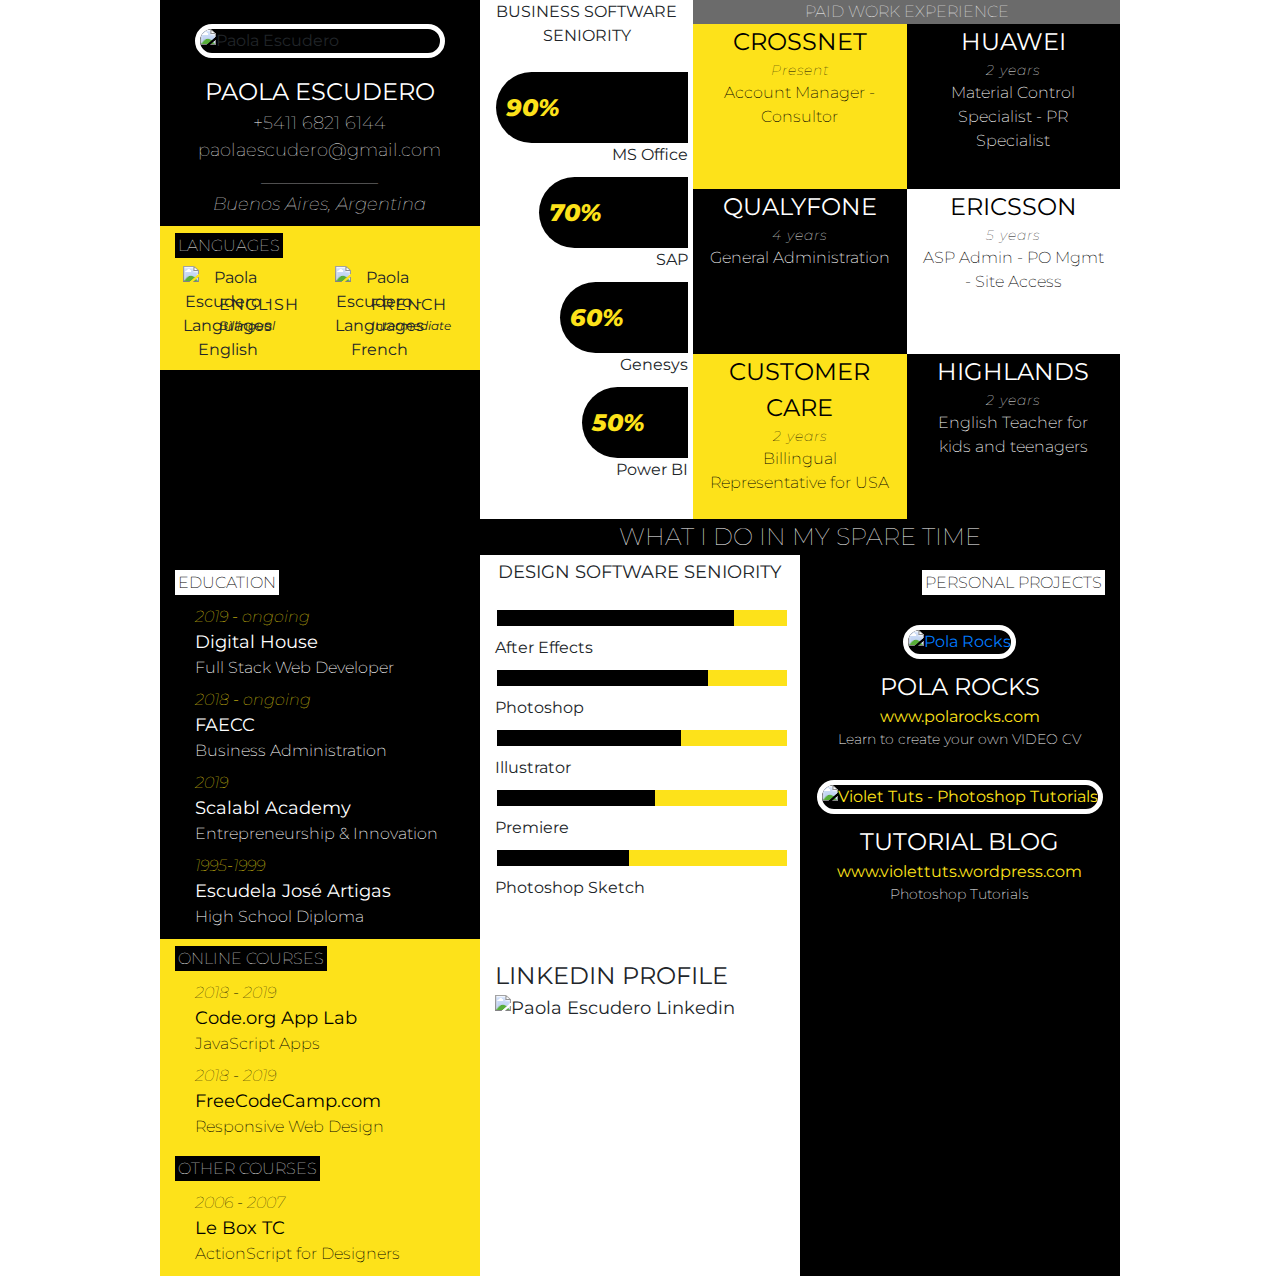
==== index.html @ 01289241 "hide SPARE TIME title 2" ====
<!DOCTYPE html>
<html lang="en">
<head>
    <meta charset="UTF-8">
    <meta name="viewport" content="width=device-width, initial-scale=1.0">
    <link href="https://fonts.googleapis.com/css?family=Montserrat:100,200,400,800&display=swap" rel="stylesheet">
    <link rel="stylesheet" href="https://stackpath.bootstrapcdn.com/bootstrap/4.4.1/css/bootstrap.min.css" integrity="sha384-Vkoo8x4CGsO3+Hhxv8T/Q5PaXtkKtu6ug5TOeNV6gBiFeWPGFN9MuhOf23Q9Ifjh" crossorigin="anonymous">
    <link rel="stylesheet" href="css/style.css">
    <meta http-equiv="X-UA-Compatible" content="ie=edge">
    <title>Paola Escudero CV</title>
</head>
<body>
    <div class="container" id="main-container">
        <div class="row" id="row-top">
            <div class="col-12 col-md-4 bg-black" id="main-column-personal">
                <div class="row justify-content-center pt-4" id="row-personal-foto">
                    <img src="img/pao_jumping_250.gif" alt="Paola Escudero" width="250">
                </div>
                <div class="row justify-content-center pt-3  tx-wh" id="row-personal-name">PAOLA ESCUDERO</div>
                <div class="row justify-content-center info" id="row-personal-cell"><a href="https://wa.me/5491168216144?text=Hola,%20nos%20gustaria%20tener%20una%20entrevista%20con%20vos!" class="tx-wh">+5411 6821 6144</a></div>
                <div class="row justify-content-center info" id="row-personal-email"><a href="mailto:paolaescudero@gmail.com" class="tx-wh">paolaescudero@gmail.com</a></div>
                <div class="row justify-content-center info"  id="row-personal-decor"> _____________</div>
                <div class="row justify-content-center info pb-2" id="row-personal-location"><i>Buenos Aires, Argentina</i></div>
                <div class="row bg-yellow" id="row-personal-lang-title">
                    <div class="col-12  pt-2" id="column-personal-lang-title">
                        <mark class="mark-black">LANGUAGES</mark>
                    </div>
                </div>
                <div class="row bg-yellow p-2">
                    <div class="col-6" id="COL-lang-english">
                        <div class="row" id="row-lang-english">
                            <div class="col-4 text-center">
                                <img class="icon" src="img/icon-ENG.PNG" alt="Paola Escudero - Languages English">
                            </div>
                            <div class="col-8 align-self-center text-left">
                                <div class="row spaced ">ENGLISH</div>
                                <div class="row f-12"><i>Billingual</i></div>
                            </div>
                        </div>
                    </div>
                    <div class="col-6" id="COL-lang-french">
                        <div class="row" id="row-lang-french">
                            <div class="col-4 text-center">
                                <img class="icon" src="img/icon-FRE.PNG" alt="Paola Escudero - Languages French">
                            </div>
                            <div class="col-8 align-self-center text-left">
                                <div class="row spaced ">FRENCH</div>
                                <div class="row f-12"><i>Intermediate</i></div>
                            </div>
                        </div>
                    </div>
                </div>
            </div>
            <div class="col-12 col-md-8" id="main-column-jobs-software">
                <div class="row">
                    <div class="col-12 col-md-4" id="column-business-software">
                        <div class="row">
                            <div class="col-12  text-center ">BUSINESS SOFTWARE SENIORITY</div>
                        </div>
                        <div class="row tx-wh">.</div>
                        <div class="row bg-white justify-content-end">
                            <div class="circle cir-1 tx-wh">
                                90%
                            </div>
                        </div>
                        <div class="row justify-content-end pad-rig-5 mar-bot">MS Office</div>
                        <div class="row"></div>
                        <div class="row bg-white justify-content-end">
                            <div class="circle cir-2 tx-wh">
                                70%
                            </div>
                        </div>
                        <div class="row justify-content-end pad-rig-5 mar-bot">SAP</div>
                        <div class="row"></div>
                        <div class="row bg-white justify-content-end">
                            <div class="circle cir-3 tx-wh">
                                60%
                            </div>
                        </div>
                        <div class="row justify-content-end pad-rig-5 mar-bot">Genesys</div>
                        <div class="row"></div>
                        <div class="row bg-white justify-content-end">
                            <div class="circle cir-4 tx-wh">
                                50%
                            </div>
                        </div>
                        <div class="row justify-content-end pad-rig-5 mar-bot">Power BI</div>
                    </div>
                    <div class="col-12 col-md-8" id="column-work-experience">
                        <div class="row justify-content-center" id="row-work-exp-title">
                            <div class="col-12 text-center f-16 w-100 bg-gray tx-wh">PAID WORK EXPERIENCE</div>
                        </div>
                        <div class="row d-flex align-items-center" id="row-work-exp-content">
                            <div class="col-6 div-job bg-yellow tx-bl align-self-stretch" id="col-job-item">
                                <div class="row">
                                     <div class="col-12  f-24 w-400 text-center">CROSSNET</div>
                                </div>
                                <div class="row">
                                    <div class="col-12  f-14 spaced ital w-100 text-center">Present</div> 
                                 </div>
                                <div class="row">
                                     <div class="col-12 f16 w-200 text-center">
                                            <p>Account Manager - Consultor</p>
                                    </div>
                                </div>
                            </div>
                            <div class="col-6 div-job align-self-stretch bg-black tx-wh" id="col-job-item">
                                <div class="row">
                                    <div class="col-12 f-24 w-400 text-center">HUAWEI</div>
                                </div>
                                <div class="row">
                                    <div class="col-12   f-14 spaced ital w-100 text-center">2 years</div> 
                                </div>
                                <div class="row">
                                    <div class="col-12  f16 w-200 text-center">
                                        <p>Material Control Specialist - PR Specialist</p>
                                    </div>
                                </div>
                            </div>
                            <div class="col-6 div-job bg-black align-self-stretch tx-wh" id="col-job-item">
                                <div class="row">
                                    <div class="col-12  f-24 w-400 text-center">QUALYFONE</div>
                                </div>
                                <div class="row">
                                    <div class="col-12   f-14 spaced ital w-100 text-center">4 years</div> 
                                </div>
                                <div class="row">
                                    <div class="col-12  f16 w-200 text-center">
                                        <p>General Administration</p>
                                    </div>
                                </div>
                            </div>
                            <div class="col-6 div-job align-self-stretch bg-white tx-bl" id="col-job-item">
                                <div class="row">
                                    <div class="col-12 f-24 w-400 text-center">ERICSSON</div>
                                </div>
                                <div class="row">
                                    <div class="col-12   f-14 spaced ital w-100 text-center">5 years</div> 
                                </div>
                                <div class="row">
                                    <div class="col-12  f16 w-200 text-center">
                                        <p>ASP Admin - PO Mgmt - Site Access</p>
                                    </div>
                                </div>
                            </div>
                            <div class="col-6 div-job align-self-stretch bg-yellow tx-bl" id="col-job-item">
                                <div class="row">
                                    <div class="col-12  f-24 w-400 text-center">CUSTOMER CARE</div>
                                </div>
                                <div class="row">
                                    <div class="col-12   f-14 spaced ital w-100 text-center">2 years</div> 
                                </div>
                                <div class="row">
                                    <div class="col-12  f16 w-200 text-center">
                                        <p>Billingual Representative for USA</p>
                                    </div>
                                </div>
                            </div>
                            <div class="col-6 div-job align-self-stretch bg-black tx-wh" id="col-job-item">
                                <div class="row">
                                    <div class="col-12  f-24 w-400 text-center">HIGHLANDS</div>
                                </div>
                                <div class="row">
                                    <div class="col-12   f-14 spaced ital w-100 text-center">2 years</div> 
                                </div>
                                <div class="row">
                                    <div class="col-12  f16 w-200 text-center">
                                        <p>English Teacher for kids and teenagers</p>
                                    </div>
                                </div>
                            </div>
                        </div>
                    </div>
                </div>
                <div class="row bg-yellow" id="row-spare-time-title">
                    <div class="col-12 bg-black tx-wh text-center f-24 w-100 d-none d-md-block">WHAT I DO IN MY SPARE TIME</div>
                </div>
            </div>
        </div>
        <!-- * * * * * * * * ROW BOTOM * * * * * * * * * * *  -->
        <div class="row" id="row-bottom">
            <div class="col-12 col-md-4" id="main-col-education">
                <div class="row bg-black pt-3" id="row-Education-title">
                    <div class="col-12 mar-bot"><mark class="mark-white">EDUCATION</mark></div>
                </div>
                <div class="row bg-black" id="row-Education-item">
                    <div class="col-12 tx-ye w-100 f-16 ital mar-lef">2019 - ongoing</div>
                    <div class="col-12 tx-wh w-400 f-18 mar-lef">Digital House</div>
                    <div class="col-12 tx-wh w-200 f-16 mar-lef">Full Stack Web Developer</div>
                </div>
                <div class="row bg-black pt-2" id="row-Education-item">
                    <div class="col-12 tx-ye w-100 f-16 ital mar-lef">2018 - ongoing</div>
                    <div class="col-12 tx-wh w-400 f-18 mar-lef">FAECC</div>
                    <div class="col-12 tx-wh w-200 f-16 mar-lef">Business Administration</div>
                </div>
                <div class="row bg-black pt-2" id="row-Education-item">
                    <div class="col-12 tx-ye w-100 f-16 ital mar-lef">2019</div>
                    <div class="col-12 tx-wh w-400 f-18 mar-lef">Scalabl Academy</div>
                    <div class="col-12 tx-wh w-200 f-16 mar-lef">Entrepreneurship & Innovation</div>
                </div>
                <div class="row bg-black pt-2" id="row-Education-item">
                    <div class="col-12 tx-ye w-100 f-16 ital mar-lef">1995-1999</div>
                    <div class="col-12 tx-wh w-400 f-18 mar-lef">Escudela José Artigas</div>
                    <div class="col-12 tx-wh w-200 f-16 mar-lef">High School Diploma</div>
                    <div class="col-12 mar-bot"></div>
                </div>
                <div class="row bg-yellow pt-2" id="row-Education-title">
                    <div class="col-12 mar-bot"><mark class="mark-black">ONLINE COURSES</mark></div>
                </div>
                <div class="row bg-yellow" id="row-Education-item">
                    <div class="col-12 tx-bl w-100 f-16 ital mar-lef">2018 - 2019</div>
                    <div class="col-12 tx-bl w-400 f-18 mar-lef">Code.org App Lab</div>
                    <div class="col-12 tx-bl w-200 f-16 mar-lef">JavaScript Apps</div>
                </div>
                <div class="row bg-yellow pt-2" id="row-Education-item">
                    <div class="col-12 tx-bl w-100 f-16 ital mar-lef">2018 - 2019</div>
                    <div class="col-12 tx-bl w-400 f-18 mar-lef">FreeCodeCamp.com</div>
                    <div class="col-12 tx-bl w-200 f-16 mar-lef">Responsive Web Design</div>
                    <div class="col-12 mar-bot"></div>
                </div>
                <div class="row bg-yellow pt-2" id="row-Education-title">
                    <div class="col-12 mar-bot"><mark class="mark-black">OTHER COURSES</mark></div>
                </div>
                <div class="row bg-yellow" id="row-Education-item">
                    <div class="col-12 tx-bl w-100 f-16 ital mar-lef">2006 - 2007</div>
                    <div class="col-12 tx-bl w-400 f-18 mar-lef">Le Box TC</div>
                    <div class="col-12 tx-bl w-200 f-16 mar-lef mar-bot">ActionScript for Designers</div>
                </div>
            </div>
            <div class="col-12 col-md-4" id="main-col-design-soft">
                    <div class="row justify-content-center pt-3 f-18 p-sm-1 mar-bot-2">DESIGN SOFTWARE SENIORITY</div>
                    <div class="row bg-white justify-content-center mar-bot pl-1" id="row-barra-design-soft">
                        <div class="col-9 bg-black tx-bl"><p></p></div> 
                        <div class="col-2 bg-yellow bar-txt"> </div> 
                        <div class="col-1"></div> 
                    </div>    
                    <div class="row mar-bot" id="row-titulo-design-soft">
                        <div class="col-12">After Effects</div>
                    </div>
                    <div class="row bg-white justify-content-center mar-bot pl-1" id="row-barra-design-soft">
                        <div class="col-8 bg-black tx-bl"><p></p></div> 
                        <div class="col-3 bg-yellow bar-txt"> </div> 
                        <div class="col-1"></div> 
                    </div>    
                    <div class="row mar-bot" id="row-titulo-design-soft">
                        <div class="col-12">Photoshop</div>
                    </div>
                    <div class="row bg-white justify-content-center mar-bot pl-1" id="row-barra-design-soft">
                        <div class="col-7 bg-black "><p></p></div> 
                        <div class="col-4 bg-yellow bar-txt"> </div> 
                        <div class="col-1"></div> 
                    </div>    
                    <div class="row mar-bot" id="row-titulo-design-soft">
                        <div class="col-12">Illustrator</div>
                    </div>
                    <div class="row bg-white justify-content-center mar-bot pl-1" id="row-barra-design-soft">
                        <div class="col-6 bg-black tx-bl"><p></p></div> 
                        <div class="col-5 bg-yellow bar-txt"> </div> 
                        <div class="col-1"></div> 
                    </div>    
                    <div class="row mar-bot" id="row-titulo-design-soft">
                        <div class="col-12">Premiere</div>
                    </div>
                    <div class="row bg-white justify-content-center mar-bot pl-1" id="row-barra-design-soft">
                        <div class="col-5 bg-black tx-bl"><p></p></div> 
                        <div class="col-6 bg-yellow bar-txt"> </div> 
                        <div class="col-1"></div> 
                    </div>    
                    <div class="row mar-bot" id="row-titulo-design-soft">
                        <div class="col-12">Photoshop Sketch</div>
                    </div>
                    <div class="row justify-content-center pt-3 f-18 mar-bot-2">
                        <div class="col-12"><p></p></div>
                        <div class="col-12"><p></p></div>
                        <div class="col-12 f-24">LINKEDIN PROFILE</div>
                        <div class="col-12"><img src="img/QR_linkedin.png" width="250" alt="Paola Escudero Linkedin"></div>
                    </div>
            </div>
            
            <div class="col-12 col-md-4 bg-black" id="main-col-personal-projects">
                <div class="row bg-black pt-3 text-right" id="row-Education-title">
                    <div class="col-12 mar-bot"><mark class="mark-white">PERSONAL PROJECTS</mark></div>
                    <div class="col-12 text-center mar-top-2 mar-bot" id="row-projects-foto"><a href="https://www.polarocks.com/"><img src="img/polarocks.gif" width="210" alt="Pola Rocks"></a></div>
                    <div class="col-12 f-24 tx-wh text-center">POLA ROCKS</div>
                    <div class="col-12 f-16 tx-ye text-center"><a href="https://www.polarocks.com/" class="tx-ye">www.polarocks.com</a></div>
                    <div class="col-12 f-14 tx-wh text-center w-200 mar-bot-2">Learn to create your own VIDEO CV</div>
                    <div class="col-12 text-center mar-top mar-bot" id="row-projects-foto"><a href="https://violettuts.wordpress.com/" class="tx-ye"><img src="img/violet_tuts.gif" alt="Violet Tuts - Photoshop Tutorials"></a></div>
                    <div class="col-12 f-24 tx-wh text-center">TUTORIAL BLOG</div>
                    <div class="col-12 f-16 tx-ye text-center"><a href="https://violettuts.wordpress.com/" class="tx-ye">www.violettuts.wordpress.com</a></div>
                    <div class="col-12 f-14 tx-wh text-center w-200">Photoshop Tutorials</div>
                </div>
            </div>
        </div>
    </div>

    <!-- Optional JavaScript -->
    <!-- jQuery first, then Popper.js, then Bootstrap JS -->
    <script src="https://code.jquery.com/jquery-3.4.1.slim.min.js" integrity="sha384-J6qa4849blE2+poT4WnyKhv5vZF5SrPo0iEjwBvKU7imGFAV0wwj1yYfoRSJoZ+n" crossorigin="anonymous"></script>
    <script src="https://cdn.jsdelivr.net/npm/popper.js@1.16.0/dist/umd/popper.min.js" integrity="sha384-Q6E9RHvbIyZFJoft+2mJbHaEWldlvI9IOYy5n3zV9zzTtmI3UksdQRVvoxMfooAo" crossorigin="anonymous"></script>
    <script src="https://stackpath.bootstrapcdn.com/bootstrap/4.4.1/js/bootstrap.min.js" integrity="sha384-wfSDF2E50Y2D1uUdj0O3uMBJnjuUD4Ih7YwaYd1iqfktj0Uod8GCExl3Og8ifwB6" crossorigin="anonymous"></script>
</body>
</html>
---- css/style.css ----
*{
    box-sizing: border-box;
}

html, body{
    margin: 0;
    font-family: 'Montserrat', sans-serif;
}
.container{
    max-width: 960px;
}

/*BACKGROUNDS*/
.bg-yellow{
    background-color: #FDE21A;
}
.bg-black{
    background-color: #000000;
}
.bg-white{
    background-color: #FFFFFF;
}
.bg-gray{
    background-color: #6B6B6B;
}
/* TEXT COLORS*/
.tx-wh{
    color:#FFF;
}
.tx-wh:hover{
    color:#FFFFFF;
    text-decoration: dotted;
}
.tx-bl{
    color:#000;
}
.tx-ye{
    color:#FDE21A;
}
.tx-ye:hover{
    color:#FDE21A;
}
.tx-gr{
    color:#6B6B6B;
}

/* PADDING*/
.pad-0{
    padding:0;
}
.pad-rig-5{
    padding-right: 5px;
}
.pad-lef-5{
    padding-left: 5px;
}

/* MARGENES */ 
.mar-bot{
    margin-bottom: 10px;
}
.mar-top{
    margin-top: 10px;
}
.mar-bot-2{
    margin-bottom: 20px;
}
.mar-top-2{
    margin-top: 20px;
}
.mar-lef{
    margin-left: 20px;
}

/* FONT SIZES*/
.f-24{
    font-size: 24px;
}
.f-18{
    font-size: 18px;
}
.f-16{
    font-size: 16px;
}
.f-14{
    font-size: 14px;
}
.f-12{
    font-size: 12px;
}
.f-72{
    font-size: 72px;
}

/* FONT WEIGHT*/
.w-100{
    font-weight: 100;
}
.w-200{
    font-weight: 200;
}
.w-400{
    font-weight: 400;
}
.w-800{
    font-weight: 800;
}

/* FONT DECOR */
.ital{
    font-style: oblique;
}

/*CLASES*/
.info{
    font-weight: 100;
    font-size: 18px;
    color: #FFFFFF;
}
.spaced{
    letter-spacing: 1px;
}
.mark-black{
    background-color:#000000;
    color:#FFFFFF;
    font-weight: 100;
}
.mark-white{
    background-color:#FFFFFF;
    color:#000000;
    font-weight: 200;
}
.mark-yellow{
    background-color:#FDE21A;
    color:#000000;
    font-weight: 100;
}
.icon{
    width:40px;
}
.div-job{
    width: 100%;
    height: 165px;
}
.circle{
    background-color: #000;
    height: 71px;
    border-radius: 50px 0 0 50px;
    margin-right: 5px;
    text-align: left;
    text-indent: 10px;
    display:flex;
    align-items:center;
    font-weight: 800;
    font-size: 24px;
    font-style: oblique;
    color: #FDE21A;
}
.cir-1 {
    width: 90%;
}
.cir-2{
    width: 70%;
}
.cir-3{
    width: 60%;
}
.cir-4{
    width: 50%;
}
.bar-txt{
    text-align:right;
    padding: 3px;
    font-size: 14px;
    font-weight: 400;
    color: #6B6B6B;
}
/* CSS IDs*/
#row-personal-foto img{
    border-radius: 150px;
    border: solid white 5px;
}
#row-personal-name{
    font-weight: 400;
    font-size: 24px;
}
#row-projects-foto img{
    border-radius: 150px;
    border: solid white 5px;
}
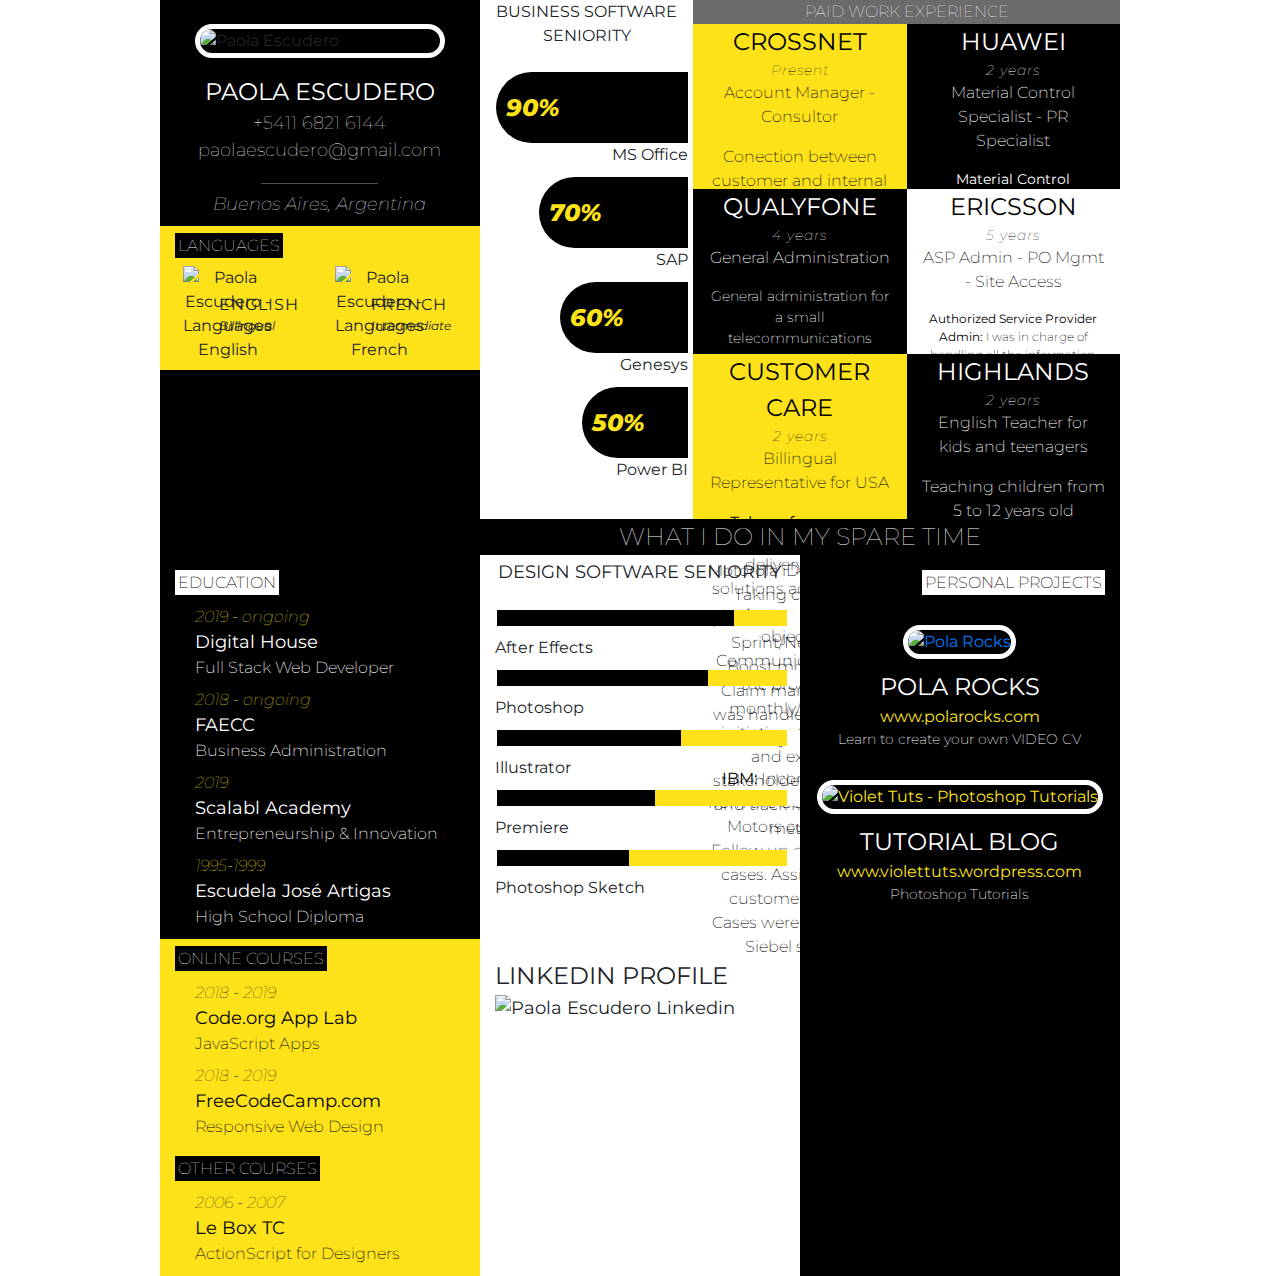
==== commit a332aad9: "job Boxes sizeable" ====
--- a/index.html
+++ b/index.html
@@ -101,6 +101,11 @@
                                 <div class="row">
                                      <div class="col-12 f16 w-200 text-center">
                                             <p>Account Manager - Consultor</p>
+                                            <p class="job-description">Conection between customer and internal teams to ensure the timely and successful delivery of our solutions according to customer needs.
+                                                Integrate new clients and developing existing client relationships.
+                                                Help customers through email, phone, online presentations, screen-share and in person meetings.
+                                                Ensure the timely and successful delivery of our solutions according to customer needs and objectives
+                                                Communicate clearly the progress of monthly/quarterly initiatives to internal and external stakeholders. Forecast and track key account metrics.</p>
                                     </div>
                                 </div>
                             </div>
@@ -114,6 +119,8 @@
                                 <div class="row">
                                     <div class="col-12  f16 w-200 text-center">
                                         <p>Material Control Specialist - PR Specialist</p>
+                                        <p class="job-description f-14"><b>Material Control Specialist:</b>  Stock Control on SAP. Purchase Orders Issuing. Monthly and Weekly reporting in excel, crossing information from SAP reports and Huawei's own software to find discrepancies in inventory. Follow up of POs in excel to keep control of having every service covered and foresee the ones that will expired soon.</p>
+                                        <p class="job-description f-14"><b>Purchase Request Specialist:</b> Purchase requisition and order issuing. Follow up of approvals, expiration dates and payments to the supplier. Monthly report of productivity. Award received for helping finance team with tax project</p>
                                     </div>
                                 </div>
                             </div>
@@ -127,6 +134,7 @@
                                 <div class="row">
                                     <div class="col-12  f16 w-200 text-center">
                                         <p>General Administration</p>
+                                        <p class="job-description f-14">General administration for a small telecommunications company. My tasks involved front desk reception; assisting management with agenda, meetings and trips; paying to suppliers; billing; budget control; monthly service payments; salaries; taxes; meeting with the accountant; excel reports; Site access requesting; H&S documentation.</p>
                                     </div>
                                 </div>
                             </div>
@@ -140,6 +148,9 @@
                                 <div class="row">
                                     <div class="col-12  f16 w-200 text-center">
                                         <p>ASP Admin - PO Mgmt - Site Access</p>
+                                        <p class="job-description f-12"><b>Authorized Service Provider Admin:</b> I was in charge of handling all the information, documentation and planning related to service providers. Monthly reports of rollout activities, forecast for installation for the following year and the amount of people needed to perform the tasks. Control and follow up of resources aptitude to perform risk tasks, evaluation of service provider performance. KPI reports for the regional office by year quarter.</p>
+                                        <p class="job-description f-12"><b>Purchase Order Management:</b> Follow up and control of all POs related to installation processes. Weekly meetings with service providers to establish the payments, find and fix issues. Weekly meeting with the coordinators and Project managers of each projects to prepare the POs for the following week plan. Monthly reports about productivity and main issues.</p>
+                                        <p class="job-description f-12"><b>Site Access Coordinator:</b> Request of site access to different carriers (Telecom, Telefonica, Claro). Receiving and controlling documentation needed to get access. Handling over 50 contractor companies with follow up on documentation and site access expiration dates. In charge of two resources. Reporting on recurrence of issues and performance of those 2 resources.</p>
                                     </div>
                                 </div>
                             </div>
@@ -153,6 +164,8 @@
                                 <div class="row">
                                     <div class="col-12  f16 w-200 text-center">
                                         <p>Billingual Representative for USA</p>
+                                        <p class="job-description"><b>Teleperformance: </b>Customer Service for Motorola iDen account. Taking claims by phone from the US for Sprint/Nextel and Boost mobile user. Claim management was handled in Oracle System.</p>
+                                        <p class="job-description"><b>IBM: </b>Incoming calls from the US for General Motors customers. Follow up of customer cases. Assistance on customer queries. Cases were handled in Siebel system.</p>
                                     </div>
                                 </div>
                             </div>
@@ -166,6 +179,8 @@
                                 <div class="row">
                                     <div class="col-12  f16 w-200 text-center">
                                         <p>English Teacher for kids and teenagers</p>
+                                        <p class="job-description">Teaching children from 5 to 12 years old computer basic skill such as the parts of a computer, browsing the internet, chat platforms, sending emails, etc.
+                                            Teaching English as a second language to children from 6 to 13 years old. Groups of 20 kids and some extra classes to help them with their assignments individually.</p>
                                     </div>
                                 </div>
                             </div>
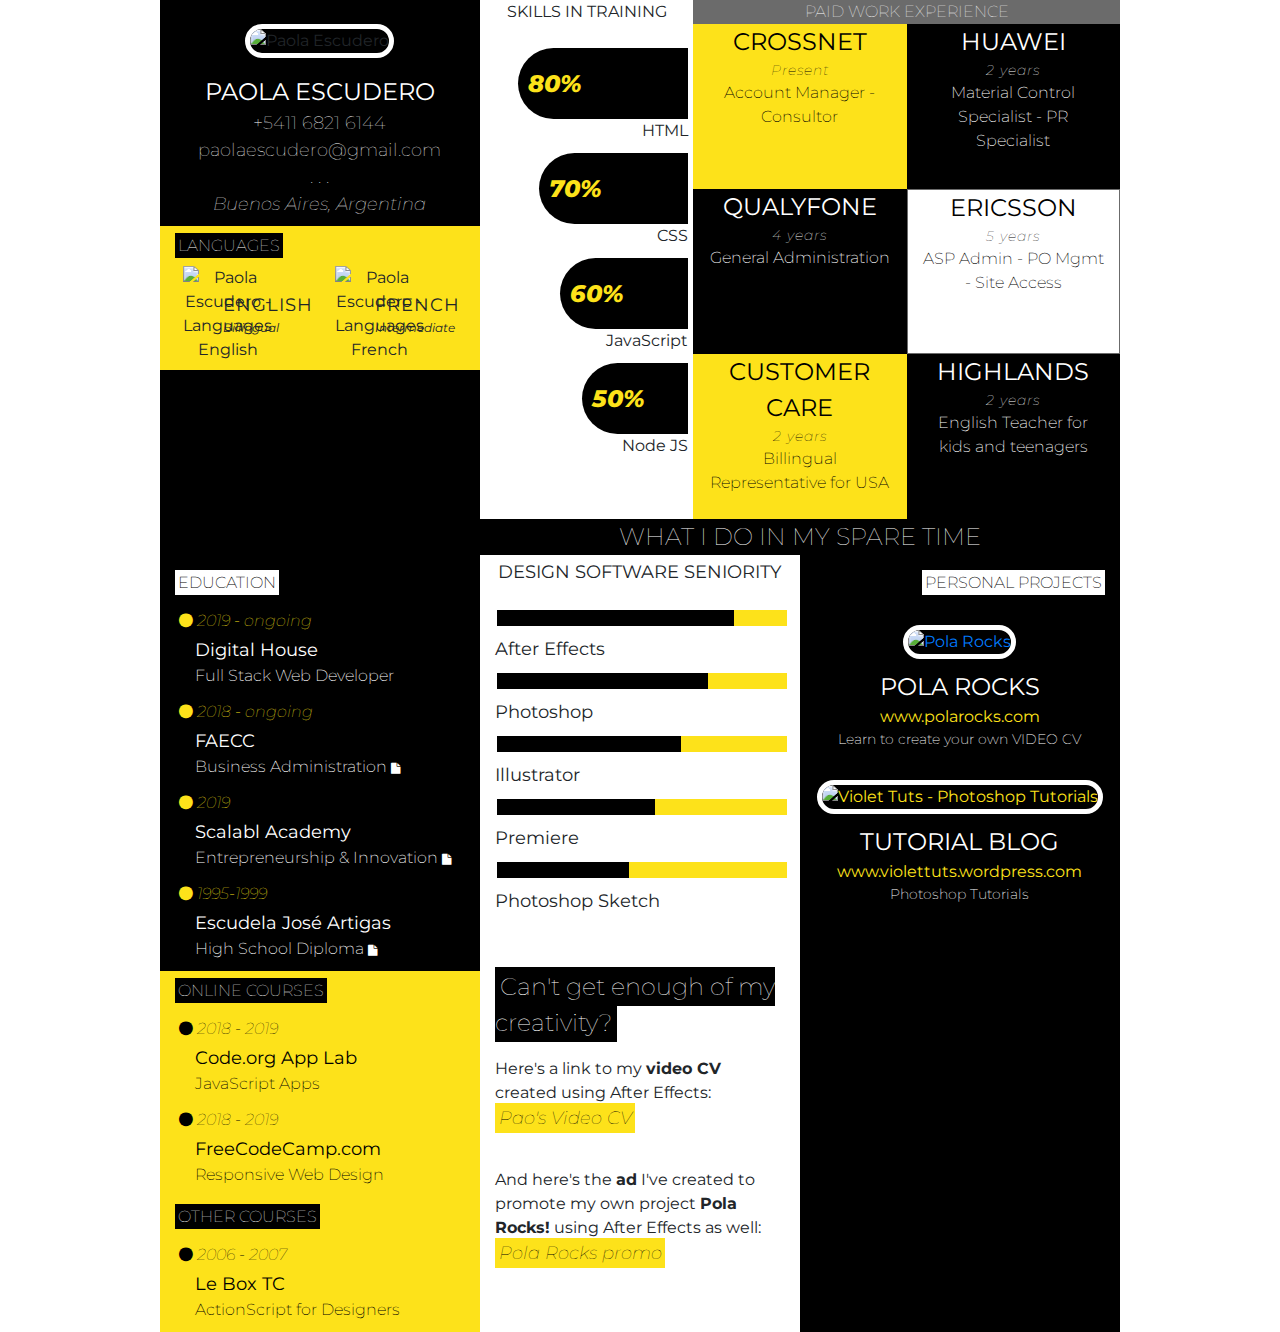
==== commit 79e18650: "new skills de programacion, link a videoCV y Ice Climber" ====
--- a/index.html
+++ b/index.html
@@ -4,7 +4,8 @@
     <meta charset="UTF-8">
     <meta name="viewport" content="width=device-width, initial-scale=1.0">
     <link href="https://fonts.googleapis.com/css?family=Montserrat:100,200,400,800&display=swap" rel="stylesheet">
-    <link rel="stylesheet" href="https://stackpath.bootstrapcdn.com/bootstrap/4.4.1/css/bootstrap.min.css" integrity="sha384-Vkoo8x4CGsO3+Hhxv8T/Q5PaXtkKtu6ug5TOeNV6gBiFeWPGFN9MuhOf23Q9Ifjh" crossorigin="anonymous">
+    <link rel="stylesheet" href="https://cdnjs.cloudflare.com/ajax/libs/font-awesome/4.7.0/css/font-awesome.min.css">
+    <link rel="stylesheet" href="https://stackpath.bootstrapcdn.com/bootstrap/4.4.1/css/bootstrap.min.css">
     <link rel="stylesheet" href="css/style.css">
     <meta http-equiv="X-UA-Compatible" content="ie=edge">
     <title>Paola Escudero CV</title>
@@ -14,12 +15,18 @@
         <div class="row" id="row-top">
             <div class="col-12 col-md-4 bg-black" id="main-column-personal">
                 <div class="row justify-content-center pt-4" id="row-personal-foto">
+                    <div class="foto-perfil">
                     <img src="img/pao_jumping_250.gif" alt="Paola Escudero" width="250">
-                </div>
+                    <div class="overlay">
+                        <img src="img/pao_perfil_grand_canyon.jpg" alt="">
+                      </div>
+                    </div>
+                </div>
+                
                 <div class="row justify-content-center pt-3  tx-wh" id="row-personal-name">PAOLA ESCUDERO</div>
                 <div class="row justify-content-center info" id="row-personal-cell"><a href="https://wa.me/5491168216144?text=Hola,%20nos%20gustaria%20tener%20una%20entrevista%20con%20vos!" class="tx-wh">+5411 6821 6144</a></div>
                 <div class="row justify-content-center info" id="row-personal-email"><a href="mailto:paolaescudero@gmail.com" class="tx-wh">paolaescudero@gmail.com</a></div>
-                <div class="row justify-content-center info"  id="row-personal-decor"> _____________</div>
+                <div class="row justify-content-center info"  id="row-personal-decor">. . .</div>
                 <div class="row justify-content-center info pb-2" id="row-personal-location"><i>Buenos Aires, Argentina</i></div>
                 <div class="row bg-yellow" id="row-personal-lang-title">
                     <div class="col-12  pt-2" id="column-personal-lang-title">
@@ -33,8 +40,8 @@
                                 <img class="icon" src="img/icon-ENG.PNG" alt="Paola Escudero - Languages English">
                             </div>
                             <div class="col-8 align-self-center text-left">
-                                <div class="row spaced ">ENGLISH</div>
-                                <div class="row f-12"><i>Billingual</i></div>
+                                <div class="row f-18 spaced pl-1">ENGLISH</div>
+                                <div class="row f-12 pl-1"><i>Billingual</i></div>
                             </div>
                         </div>
                     </div>
@@ -44,8 +51,8 @@
                                 <img class="icon" src="img/icon-FRE.PNG" alt="Paola Escudero - Languages French">
                             </div>
                             <div class="col-8 align-self-center text-left">
-                                <div class="row spaced ">FRENCH</div>
-                                <div class="row f-12"><i>Intermediate</i></div>
+                                <div class="row f-18 spaced pl-1">FRENCH</div>
+                                <div class="row f-12 pl-1"><i>Intermediate</i></div>
                             </div>
                         </div>
                     </div>
@@ -55,36 +62,36 @@
                 <div class="row">
                     <div class="col-12 col-md-4" id="column-business-software">
                         <div class="row">
-                            <div class="col-12  text-center ">BUSINESS SOFTWARE SENIORITY</div>
+                            <div class="col-12  text-center ">SKILLS IN TRAINING</div>
                         </div>
                         <div class="row tx-wh">.</div>
                         <div class="row bg-white justify-content-end">
                             <div class="circle cir-1 tx-wh">
-                                90%
-                            </div>
-                        </div>
-                        <div class="row justify-content-end pad-rig-5 mar-bot">MS Office</div>
+                                80%
+                            </div>
+                        </div>
+                        <div class="row justify-content-end pad-rig-5 mar-bot">HTML</div>
                         <div class="row"></div>
                         <div class="row bg-white justify-content-end">
                             <div class="circle cir-2 tx-wh">
                                 70%
                             </div>
                         </div>
-                        <div class="row justify-content-end pad-rig-5 mar-bot">SAP</div>
+                        <div class="row justify-content-end pad-rig-5 mar-bot">CSS</div>
                         <div class="row"></div>
                         <div class="row bg-white justify-content-end">
                             <div class="circle cir-3 tx-wh">
                                 60%
                             </div>
                         </div>
-                        <div class="row justify-content-end pad-rig-5 mar-bot">Genesys</div>
+                        <div class="row justify-content-end pad-rig-5 mar-bot">JavaScript</div>
                         <div class="row"></div>
                         <div class="row bg-white justify-content-end">
                             <div class="circle cir-4 tx-wh">
                                 50%
                             </div>
                         </div>
-                        <div class="row justify-content-end pad-rig-5 mar-bot">Power BI</div>
+                        <div class="row justify-content-end pad-rig-5 mar-bot">Node JS</div>
                     </div>
                     <div class="col-12 col-md-8" id="column-work-experience">
                         <div class="row justify-content-center" id="row-work-exp-title">
@@ -138,7 +145,7 @@
                                     </div>
                                 </div>
                             </div>
-                            <div class="col-6 div-job align-self-stretch bg-white tx-bl" id="col-job-item">
+                            <div class="col-6 div-job align-self-stretch bg-white tx-bl br-gr" id="col-job-item">
                                 <div class="row">
                                     <div class="col-12 f-24 w-400 text-center">ERICSSON</div>
                                 </div>
@@ -199,36 +206,36 @@
                     <div class="col-12 mar-bot"><mark class="mark-white">EDUCATION</mark></div>
                 </div>
                 <div class="row bg-black" id="row-Education-item">
-                    <div class="col-12 tx-ye w-100 f-16 ital mar-lef">2019 - ongoing</div>
-                    <div class="col-12 tx-wh w-400 f-18 mar-lef">Digital House</div>
+                    <div class="col-12 tx-ye w-100 f-16 ital m-1"><i class="fa fa-circle"></i> 2019 - ongoing</div>
+                    <div class="col-12 tx-wh w-400 f-18 mar-lef"><a class="tx-wh" href="https://www.digitalhouse.com/ar/">Digital House</a></div>
                     <div class="col-12 tx-wh w-200 f-16 mar-lef">Full Stack Web Developer</div>
                 </div>
                 <div class="row bg-black pt-2" id="row-Education-item">
-                    <div class="col-12 tx-ye w-100 f-16 ital mar-lef">2018 - ongoing</div>
-                    <div class="col-12 tx-wh w-400 f-18 mar-lef">FAECC</div>
-                    <div class="col-12 tx-wh w-200 f-16 mar-lef">Business Administration</div>
+                    <div class="col-12 tx-ye w-100 f-16 ital m-1"><i class="fa fa-circle"></i> 2018 - ongoing</div>
+                    <div class="col-12 tx-wh w-400 f-18 mar-lef"><a class="tx-wh" href="https://lafundacion.edu.ar/">FAECC</a></div>
+                    <div class="col-12 tx-wh w-200 f-16 mar-lef">Business Administration  <a class="pdf" href="img/libreta_faecc.pdf"><i class="fa fa-file pdf"></i></a></div>
                 </div>
                 <div class="row bg-black pt-2" id="row-Education-item">
-                    <div class="col-12 tx-ye w-100 f-16 ital mar-lef">2019</div>
-                    <div class="col-12 tx-wh w-400 f-18 mar-lef">Scalabl Academy</div>
-                    <div class="col-12 tx-wh w-200 f-16 mar-lef">Entrepreneurship & Innovation</div>
+                    <div class="col-12 tx-ye w-100 f-16 ital m-1"><i class="fa fa-circle"></i> 2019</div>
+                    <div class="col-12 tx-wh w-400 f-18 mar-lef"><a class="tx-wh" href="https://www.scalabl.com/">Scalabl Academy</a></div>
+                    <div class="col-12 tx-wh w-200 f-16 mar-lef">Entrepreneurship & Innovation  <a href="img/certificado-scalabl.pdf"><i class="fa fa-file pdf"></i></a></div>
                 </div>
                 <div class="row bg-black pt-2" id="row-Education-item">
-                    <div class="col-12 tx-ye w-100 f-16 ital mar-lef">1995-1999</div>
+                    <div class="col-12 tx-ye w-100 f-16 ital m-1"><i class="fa fa-circle"></i> 1995-1999</div>
                     <div class="col-12 tx-wh w-400 f-18 mar-lef">Escudela José Artigas</div>
-                    <div class="col-12 tx-wh w-200 f-16 mar-lef">High School Diploma</div>
+                    <div class="col-11 tx-wh w-200 f-16 mar-lef">High School Diploma  <a href="img/analitico.pdf" alt="See Certificate"><i class="fa fa-file pdf"></i></a></div>
                     <div class="col-12 mar-bot"></div>
                 </div>
                 <div class="row bg-yellow pt-2" id="row-Education-title">
                     <div class="col-12 mar-bot"><mark class="mark-black">ONLINE COURSES</mark></div>
                 </div>
                 <div class="row bg-yellow" id="row-Education-item">
-                    <div class="col-12 tx-bl w-100 f-16 ital mar-lef">2018 - 2019</div>
+                    <div class="col-12 tx-bl w-100 f-16 ital m-1"><i class="fa fa-circle"></i> 2018 - 2019</div>
                     <div class="col-12 tx-bl w-400 f-18 mar-lef">Code.org App Lab</div>
                     <div class="col-12 tx-bl w-200 f-16 mar-lef">JavaScript Apps</div>
                 </div>
                 <div class="row bg-yellow pt-2" id="row-Education-item">
-                    <div class="col-12 tx-bl w-100 f-16 ital mar-lef">2018 - 2019</div>
+                    <div class="col-12 tx-bl w-100 f-16 ital m-1"><i class="fa fa-circle"></i> 2018 - 2019</div>
                     <div class="col-12 tx-bl w-400 f-18 mar-lef">FreeCodeCamp.com</div>
                     <div class="col-12 tx-bl w-200 f-16 mar-lef">Responsive Web Design</div>
                     <div class="col-12 mar-bot"></div>
@@ -237,20 +244,20 @@
                     <div class="col-12 mar-bot"><mark class="mark-black">OTHER COURSES</mark></div>
                 </div>
                 <div class="row bg-yellow" id="row-Education-item">
-                    <div class="col-12 tx-bl w-100 f-16 ital mar-lef">2006 - 2007</div>
+                    <div class="col-12 tx-bl w-100 f-16 ital m-1"><i class="fa fa-circle"></i> 2006 - 2007</div>
                     <div class="col-12 tx-bl w-400 f-18 mar-lef">Le Box TC</div>
                     <div class="col-12 tx-bl w-200 f-16 mar-lef mar-bot">ActionScript for Designers</div>
                 </div>
             </div>
             <div class="col-12 col-md-4" id="main-col-design-soft">
-                    <div class="row justify-content-center pt-3 f-18 p-sm-1 mar-bot-2">DESIGN SOFTWARE SENIORITY</div>
+                    <div class="row justify-content-center pt-3 f-18 p-md-1 mar-bot-2 text-center">DESIGN SOFTWARE SENIORITY</div>
                     <div class="row bg-white justify-content-center mar-bot pl-1" id="row-barra-design-soft">
                         <div class="col-9 bg-black tx-bl"><p></p></div> 
                         <div class="col-2 bg-yellow bar-txt"> </div> 
                         <div class="col-1"></div> 
                     </div>    
                     <div class="row mar-bot" id="row-titulo-design-soft">
-                        <div class="col-12">After Effects</div>
+                        <div class="col-12 f-18">After Effects</div>
                     </div>
                     <div class="row bg-white justify-content-center mar-bot pl-1" id="row-barra-design-soft">
                         <div class="col-8 bg-black tx-bl"><p></p></div> 
@@ -258,7 +265,7 @@
                         <div class="col-1"></div> 
                     </div>    
                     <div class="row mar-bot" id="row-titulo-design-soft">
-                        <div class="col-12">Photoshop</div>
+                        <div class="col-12 f-18">Photoshop</div>
                     </div>
                     <div class="row bg-white justify-content-center mar-bot pl-1" id="row-barra-design-soft">
                         <div class="col-7 bg-black "><p></p></div> 
@@ -266,7 +273,7 @@
                         <div class="col-1"></div> 
                     </div>    
                     <div class="row mar-bot" id="row-titulo-design-soft">
-                        <div class="col-12">Illustrator</div>
+                        <div class="col-12 f-18">Illustrator</div>
                     </div>
                     <div class="row bg-white justify-content-center mar-bot pl-1" id="row-barra-design-soft">
                         <div class="col-6 bg-black tx-bl"><p></p></div> 
@@ -274,7 +281,7 @@
                         <div class="col-1"></div> 
                     </div>    
                     <div class="row mar-bot" id="row-titulo-design-soft">
-                        <div class="col-12">Premiere</div>
+                        <div class="col-12 f-18">Premiere</div>
                     </div>
                     <div class="row bg-white justify-content-center mar-bot pl-1" id="row-barra-design-soft">
                         <div class="col-5 bg-black tx-bl"><p></p></div> 
@@ -282,13 +289,17 @@
                         <div class="col-1"></div> 
                     </div>    
                     <div class="row mar-bot" id="row-titulo-design-soft">
-                        <div class="col-12">Photoshop Sketch</div>
-                    </div>
-                    <div class="row justify-content-center pt-3 f-18 mar-bot-2">
-                        <div class="col-12"><p></p></div>
-                        <div class="col-12"><p></p></div>
-                        <div class="col-12 f-24">LINKEDIN PROFILE</div>
-                        <div class="col-12"><img src="img/QR_linkedin.png" width="250" alt="Paola Escudero Linkedin"></div>
+                        <div class="col-12 f-18">Photoshop Sketch</div>
+                    </div>
+                    <div class="col-12 ocupa">****************</div>
+                    <div class="row justify-content-center align-self-end  f-18 mar-top-2 mar-bot-2">
+                        <div class="col-12 f-24"><mark class="mark-black">Can't get enough of my creativity?</mark></div>
+                        <div class="col-12 f-16"><p></p></div>
+                        <div class="col-12 f-16">Here's a link to my <b>video CV</b> created using After Effects:</div>
+                        <div class="col-12 f-18 ital  mar-bot-2"><a class="tx-bl" href="https://youtu.be/xP5BhLNmCKQ"><mark class="mark-yellow">Pao's Video CV</mark></a></div>
+                        <div class="col-12 f-16"><p></p></div>
+                        <div class="col-12 f-16">And here's the <b>ad</b> I've created to promote my own project <b>Pola Rocks!</b> using After Effects as well:</div>
+                        <div class="col-12 f-18 ital  mar-bot-2"><a class="tx-bl" href="https://youtu.be/gTukkpWQ-nQ"><mark class="mark-yellow">Pola Rocks promo</mark></a></div>
                     </div>
             </div>
             
--- a/css/style.css
+++ b/css/style.css
@@ -9,6 +9,9 @@
 .container{
     max-width: 960px;
 }
+.ocupa{
+    visibility: hidden;
+}
 
 /*BACKGROUNDS*/
 .bg-yellow{
@@ -23,6 +26,19 @@
 .bg-gray{
     background-color: #6B6B6B;
 }
+/* BORDERS*/
+.br-bl{
+	border: solid 1px black;
+}
+.br-ye{
+	border: solid 1px #FDE21A;
+}
+.br-wh{
+	border: solid 1px #FFFFFF;
+}
+.br-gr{
+	border: solid 1px #6B6B6B;
+}
 /* TEXT COLORS*/
 .tx-wh{
     color:#FFF;
@@ -33,6 +49,10 @@
 }
 .tx-bl{
     color:#000;
+}
+.tx-bl:hover{
+    color:#000;
+    text-decoration: none;
 }
 .tx-ye{
     color:#FDE21A;
@@ -133,6 +153,11 @@
 .mark-yellow{
     background-color:#FDE21A;
     color:#000000;
+    font-weight: 100;
+}
+.mark-gray{
+    background-color:#6B6B6B;
+    color:#FFFFFF;
     font-weight: 100;
 }
 .icon{
@@ -157,7 +182,7 @@
     color: #FDE21A;
 }
 .cir-1 {
-    width: 90%;
+    width: 80%;
 }
 .cir-2{
     width: 70%;
@@ -175,11 +200,41 @@
     font-weight: 400;
     color: #6B6B6B;
 }
+.pdf{
+    color:#FFFFFF;
+    font-size: 11px;
+}
+.pdf:hover{
+    color:#FDE21A;
+    text-decoration: none;
+}
+
+/* FONT AWESOME*/
+
+/* PARA Q LA FOTO DE PERFIL CAMBIE*/
+.foto-perfil{
+    position:relative;
+}
+.overlay {
+  position: absolute;
+  left: 0;
+  top:0;
+  overflow: hidden;
+  width: 100%;
+  height: 100%;
+  opacity: 0%;
+  transition: .3s ease;
+  }
+.foto-perfil:hover .overlay {
+    opacity: 100%;
+  }  
 /* CSS IDs*/
 #row-personal-foto img{
+ 
     border-radius: 150px;
     border: solid white 5px;
 }
+
 #row-personal-name{
     font-weight: 400;
     font-size: 24px;
@@ -187,4 +242,44 @@
 #row-projects-foto img{
     border-radius: 150px;
     border: solid white 5px;
-}+}
+/* PARA Q SE AGRANDEN LOS PAID JOB EXPERIENCE*/
+#row-work-exp-content {
+    position: relative;
+  }
+  #col-job-item:hover{
+    position: absolute;
+    left: 0;
+    top: 0;
+    right: 0;
+    bottom: 0;
+    z-index: 1000000;
+    width: auto;
+    height: auto;
+    max-width: unset;
+  }
+.job-description{
+    visibility:hidden;
+}
+#col-job-item:hover .job-description{
+    visibility:visible;
+}
+/* MEDIA QUERIES*/
+@media screen and (max-width: 768px) {
+    .f-24{
+        font-size: 18px;
+    }
+    .f-18{
+        font-size: 14px;
+    }
+    .f-16{
+        font-size: 14px;
+    }
+    .f-12{
+        font-size: 10px;
+    }
+    .div-job{
+        width: 100%;
+        height: 168px;
+    }
+  }